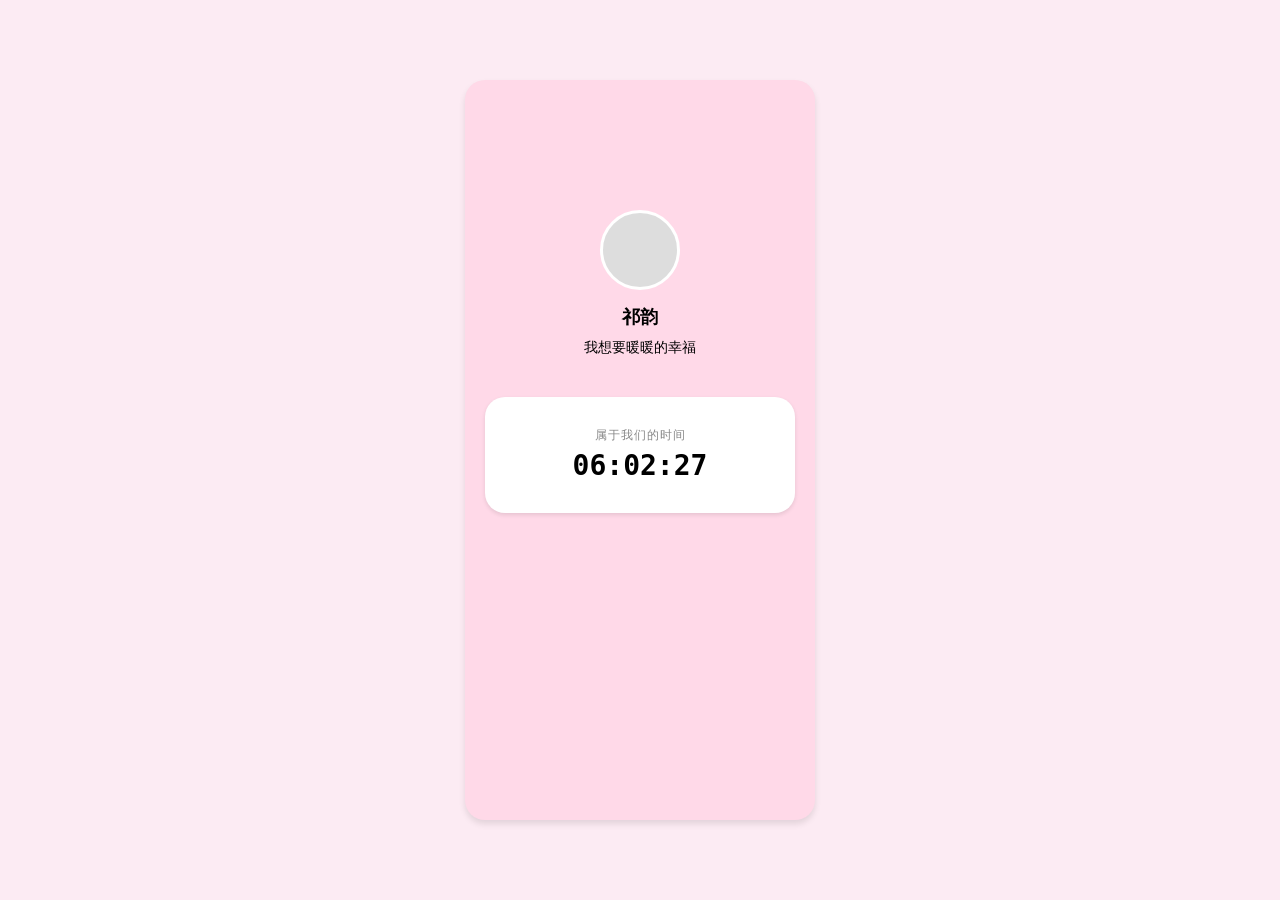
==== index.html @ d1b6e76a "Update index.html" ====
<!DOCTYPE html>
<html lang="zh-CN">
<head>
    <meta charset="UTF-8">
    <meta
        name="viewport"
        content="width=device-width, initial-scale=1.0, user-scalable=no"
    >
    <meta name="application-name" content="祁韵">
    <title>祁韵</title>

    <link rel="manifest" href="manifest.json">
    <meta name="theme-color" content="#fcebf3">

    <link rel="stylesheet" href="css/style.css">
</head>

<body>

<div class="container">


    
        <!-- 主页内容 -->
    <div id="page-home" class="page active">
        <!-- 个人资料区域 -->
        <div class="profile-section">
            <div class="avatar"></div>
            <div class="nickname">祁韵</div>
            <div class="bio">我想要暖暖的幸福</div>
        </div>

        <!-- 时间卡片  -->
         <div class="time-card">
            <div class="time-label">属于我们的时间</div>
            <div class="time-display" id="clock-display">00:00:00</div>
        </div>



</div>

<script src="js/script.js"></script>
</body>

</html>
---- css/style.css ----
/* 基础样式 */
@import "./base.css";

/* 主页样式 */
@import "./home.css";
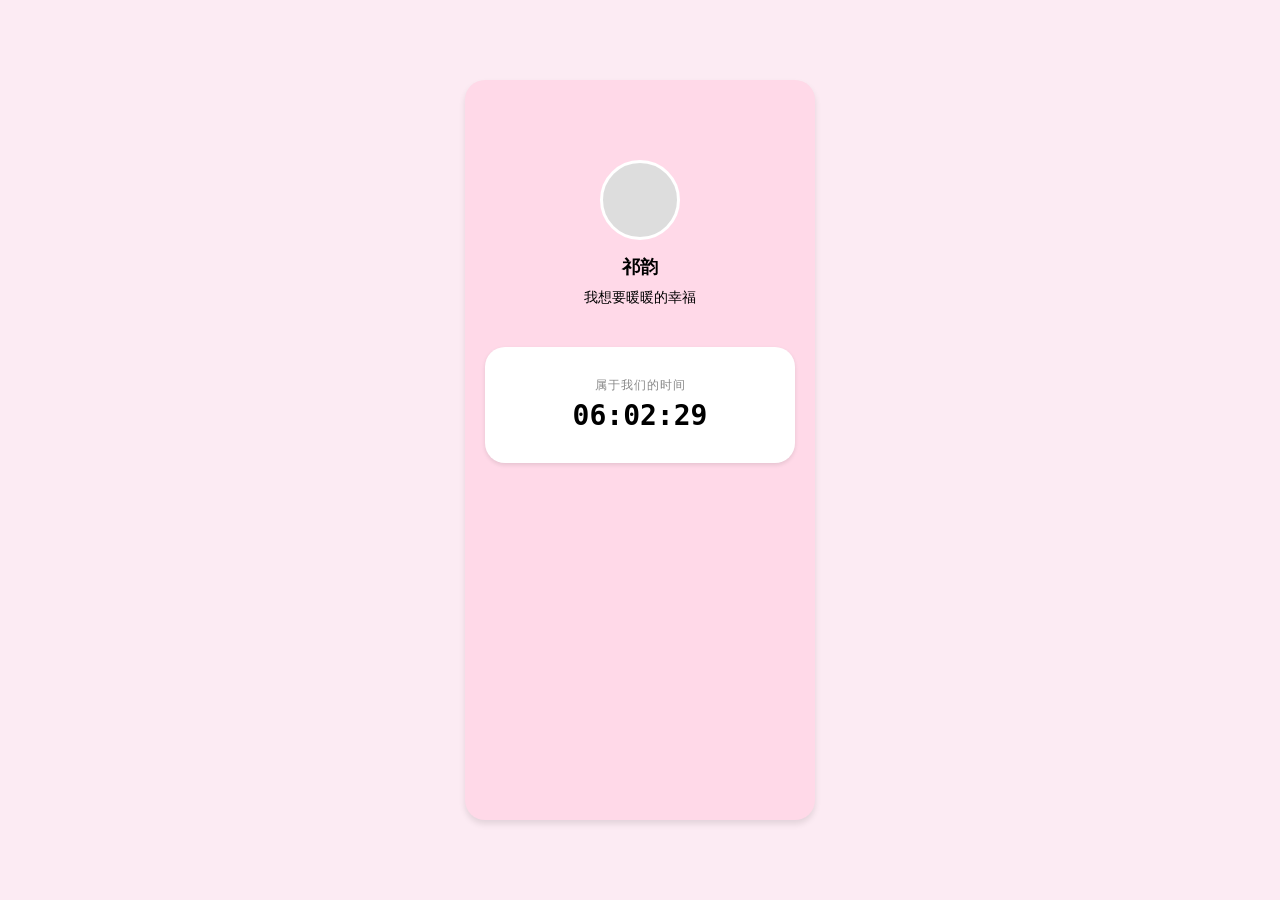
==== commit 9c9c771a: "Add files via upload 主页测试" ====
--- a/index.html
+++ b/index.html
@@ -6,8 +6,8 @@
         name="viewport"
         content="width=device-width, initial-scale=1.0, user-scalable=no"
     >
-    <meta name="application-name" content="祁韵">
-    <title>祁韵</title>
+    <meta name="application-name" content="祁韵喵喵机">
+    <title>祁韵喵喵机</title>
 
     <link rel="manifest" href="manifest.json">
     <meta name="theme-color" content="#fcebf3">
@@ -42,5 +42,4 @@
 
 <script src="js/script.js"></script>
 </body>
-
-</html>
+</html>
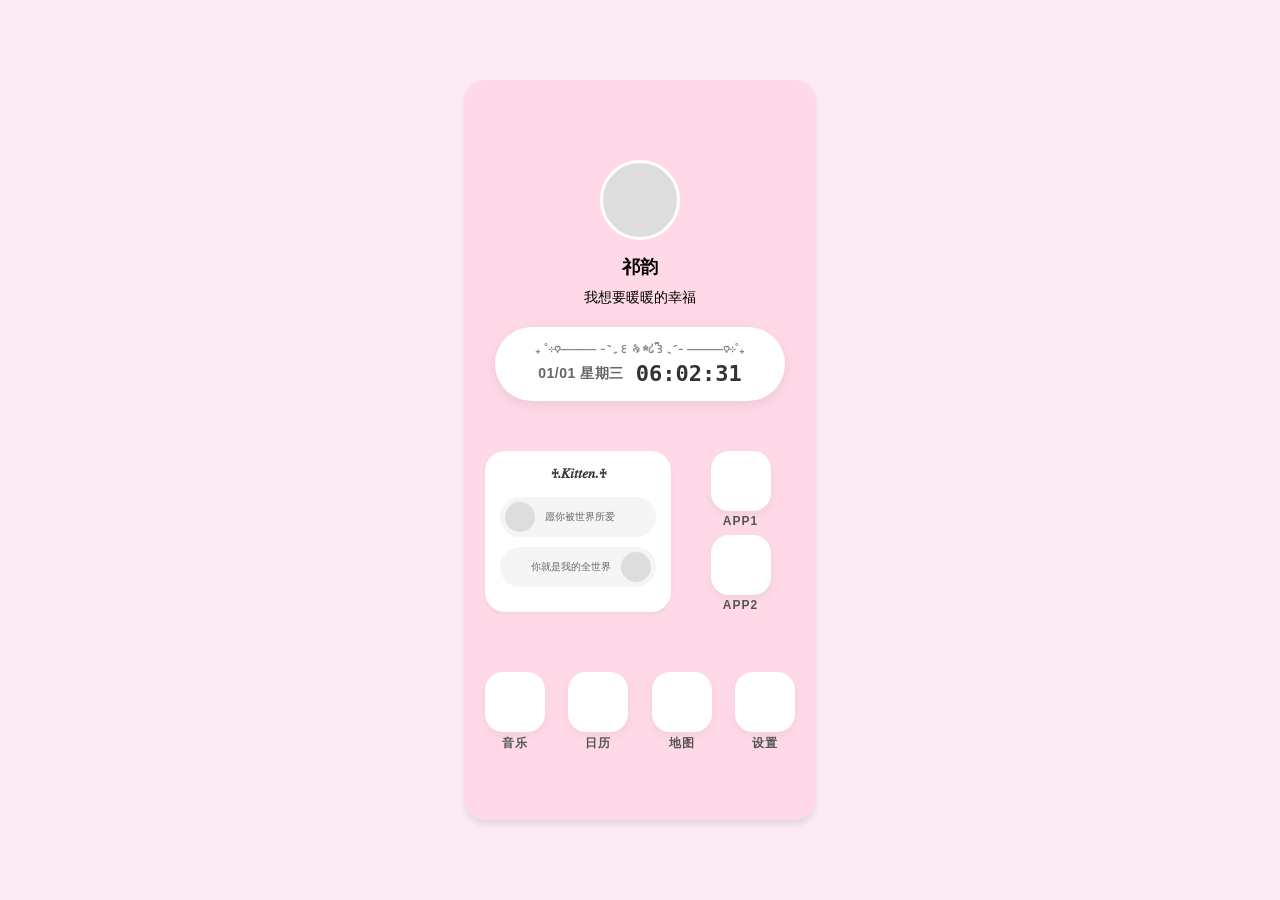
==== commit fa213898: "Add files via upload 主页图标测试" ====
--- a/index.html
+++ b/index.html
@@ -20,8 +20,7 @@
 <div class="container">
 
 
-    
-        <!-- 主页内容 -->
+    <!-- 主页内容 -->
     <div id="page-home" class="page active">
         <!-- 个人资料区域 -->
         <div class="profile-section">
@@ -30,10 +29,74 @@
             <div class="bio">我想要暖暖的幸福</div>
         </div>
 
-        <!-- 时间卡片  -->
+        <!-- 时间卡片 (纯文字胶囊版) -->
          <div class="time-card">
-            <div class="time-label">属于我们的时间</div>
-            <div class="time-display" id="clock-display">00:00:00</div>
+            <div class="time-info">
+                <div class="time-text">₊ ˚⊹⁠♡——— ˗ˋˏ꒰ঌ☆໒꒱ྀིˎˊ˗ ———♡⊹⁠˚₊</div>
+                <div class="time-value">
+                    <span class="date-display">01/01 星期三</span>
+                    <span id="clock-display">00:00</span>
+                </div>
+            </div>
+        </div>
+
+                <!-- 组件区域 -->
+        <div class="menu-section">
+            <!-- 左侧：对话组件 -->
+            <div class="dream-card">
+                <div class="dream-title">♰.𝐾𝑖𝑡𝑡𝑒𝑛.♰</div>
+                
+                <!-- 第一条：头像在左 -->
+                <div class="dream-item">
+                    <div class="mini-avatar"></div>
+                    <span class="dream-text">愿你被世界所爱</span>
+                </div>
+
+                <!-- 第二条：头像在右 -->
+                <div class="dream-item">
+                    <span class="dream-text">你就是我的全世界</span>
+                    <div class="mini-avatar"></div>
+                </div>
+            </div>
+
+            <div class="right-apps">
+                <!-- 第一个图标 -->
+                <div class="app-group">
+                    <div class="app-icon"></div>
+                    <span class="app-name">APP1</span>
+                </div>
+                
+                <!-- 第二个图标 -->
+                <div class="app-group">
+                    <div class="app-icon"></div>
+                    <span class="app-name">APP2</span>
+                </div>
+            </div>
+
+        </div>
+
+                <!-- 底部四个APP图标 -->
+        <div class="bottom-dock">
+            <!-- 1 -->
+            <div class="app-group">
+                <div class="app-icon"></div>
+                <span class="app-name">音乐</span>
+            </div>
+            <!-- 2 -->
+            <div class="app-group">
+                <div class="app-icon"></div>
+                <span class="app-name">日历</span>
+            </div>
+            <!-- 3 -->
+            <div class="app-group">
+                <div class="app-icon"></div>
+                <span class="app-name">地图</span>
+            </div>
+            <!-- 4 -->
+            <div class="app-group">
+                <div class="app-icon"></div>
+                <span class="app-name">设置</span>
+            </div>
         </div>
 
 
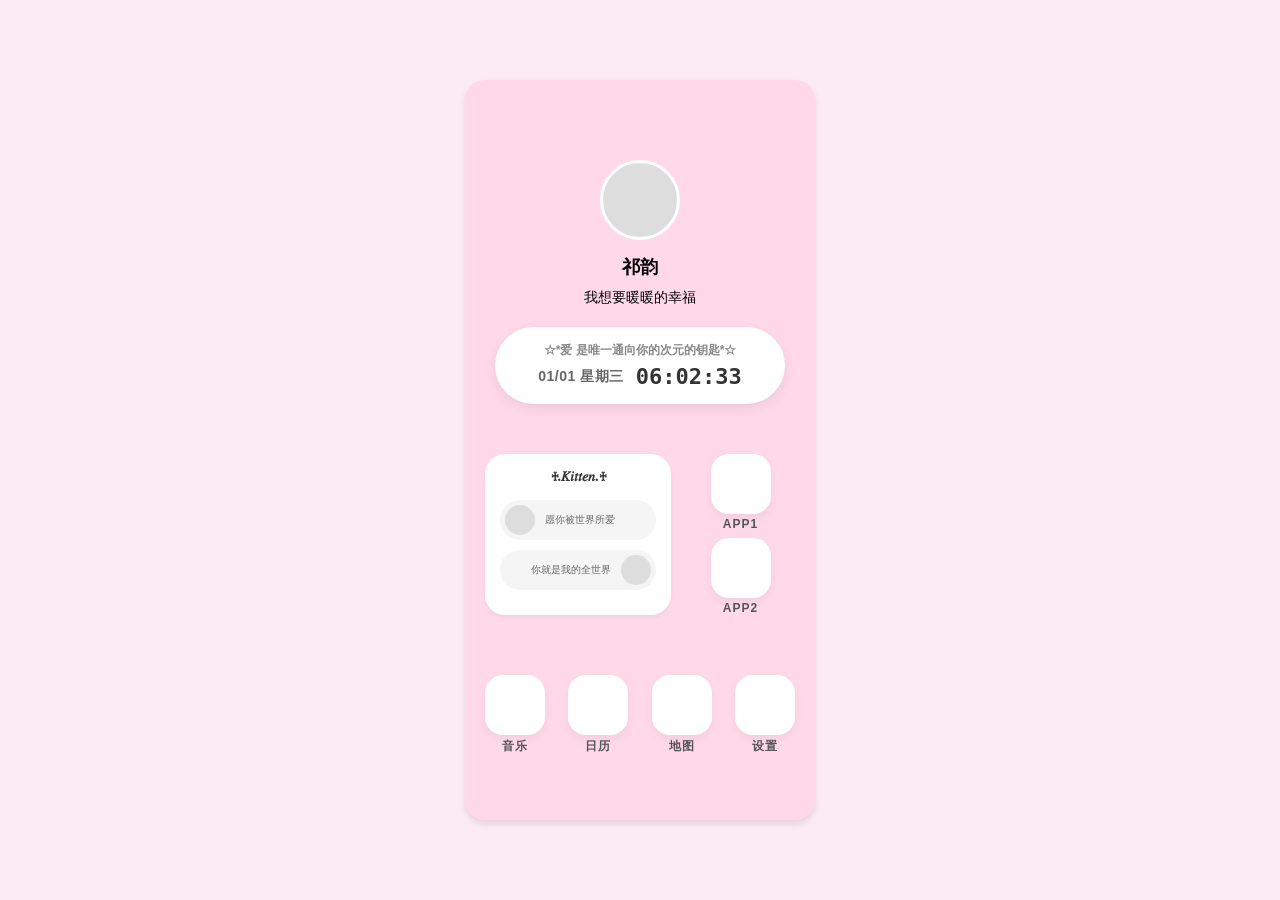
==== commit 00485739: "Add files via upload" ====
--- a/index.html
+++ b/index.html
@@ -32,7 +32,7 @@
         <!-- 时间卡片 (纯文字胶囊版) -->
          <div class="time-card">
             <div class="time-info">
-                <div class="time-text">₊ ˚⊹⁠♡——— ˗ˋˏ꒰ঌ☆໒꒱ྀིˎˊ˗ ———♡⊹⁠˚₊</div>
+                <div class="time-text">☆*爱 是唯一通向你的次元的钥匙*☆</div>
                 <div class="time-value">
                     <span class="date-display">01/01 星期三</span>
                     <span id="clock-display">00:00</span>
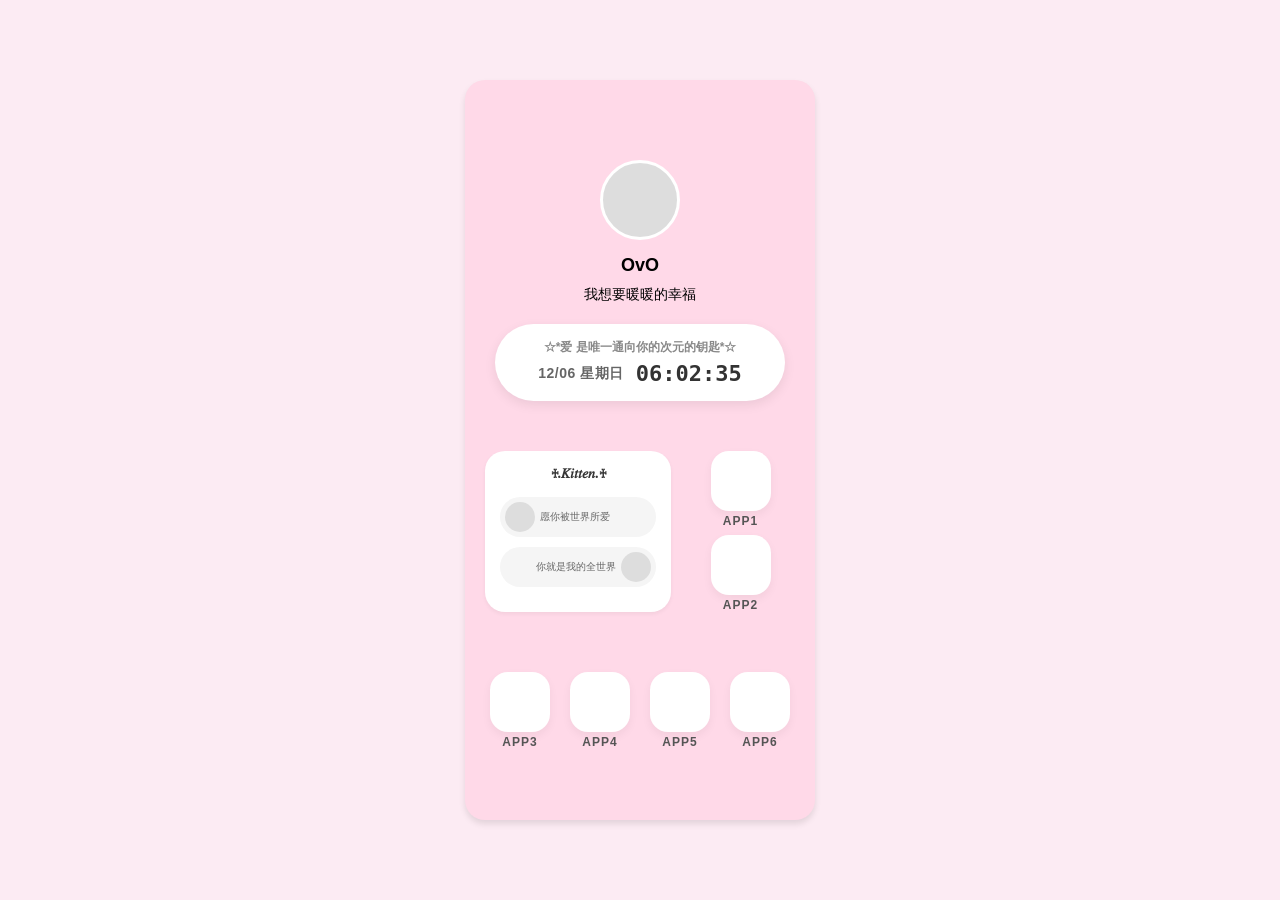
==== commit 95128c05: "Add files via upload 主页1完成，先把功能加了再决定要不要新加页面" ====
--- a/index.html
+++ b/index.html
@@ -6,8 +6,8 @@
         name="viewport"
         content="width=device-width, initial-scale=1.0, user-scalable=no"
     >
-    <meta name="application-name" content="祁韵喵喵机">
-    <title>祁韵喵喵机</title>
+    <meta name="application-name" content="祁韵机">
+    <title>祁韵机</title>
 
     <link rel="manifest" href="manifest.json">
     <meta name="theme-color" content="#fcebf3">
@@ -19,13 +19,12 @@
 
 <div class="container">
 
-
     <!-- 主页内容 -->
     <div id="page-home" class="page active">
         <!-- 个人资料区域 -->
         <div class="profile-section">
             <div class="avatar"></div>
-            <div class="nickname">祁韵</div>
+            <div class="nickname">OvO</div>
             <div class="bio">我想要暖暖的幸福</div>
         </div>
 
@@ -80,22 +79,22 @@
             <!-- 1 -->
             <div class="app-group">
                 <div class="app-icon"></div>
-                <span class="app-name">音乐</span>
+                <span class="app-name">APP3</span>
             </div>
             <!-- 2 -->
             <div class="app-group">
                 <div class="app-icon"></div>
-                <span class="app-name">日历</span>
+                <span class="app-name">APP4</span>
             </div>
             <!-- 3 -->
             <div class="app-group">
                 <div class="app-icon"></div>
-                <span class="app-name">地图</span>
+                <span class="app-name">APP5</span>
             </div>
             <!-- 4 -->
             <div class="app-group">
                 <div class="app-icon"></div>
-                <span class="app-name">设置</span>
+                <span class="app-name">APP6</span>
             </div>
         </div>
 
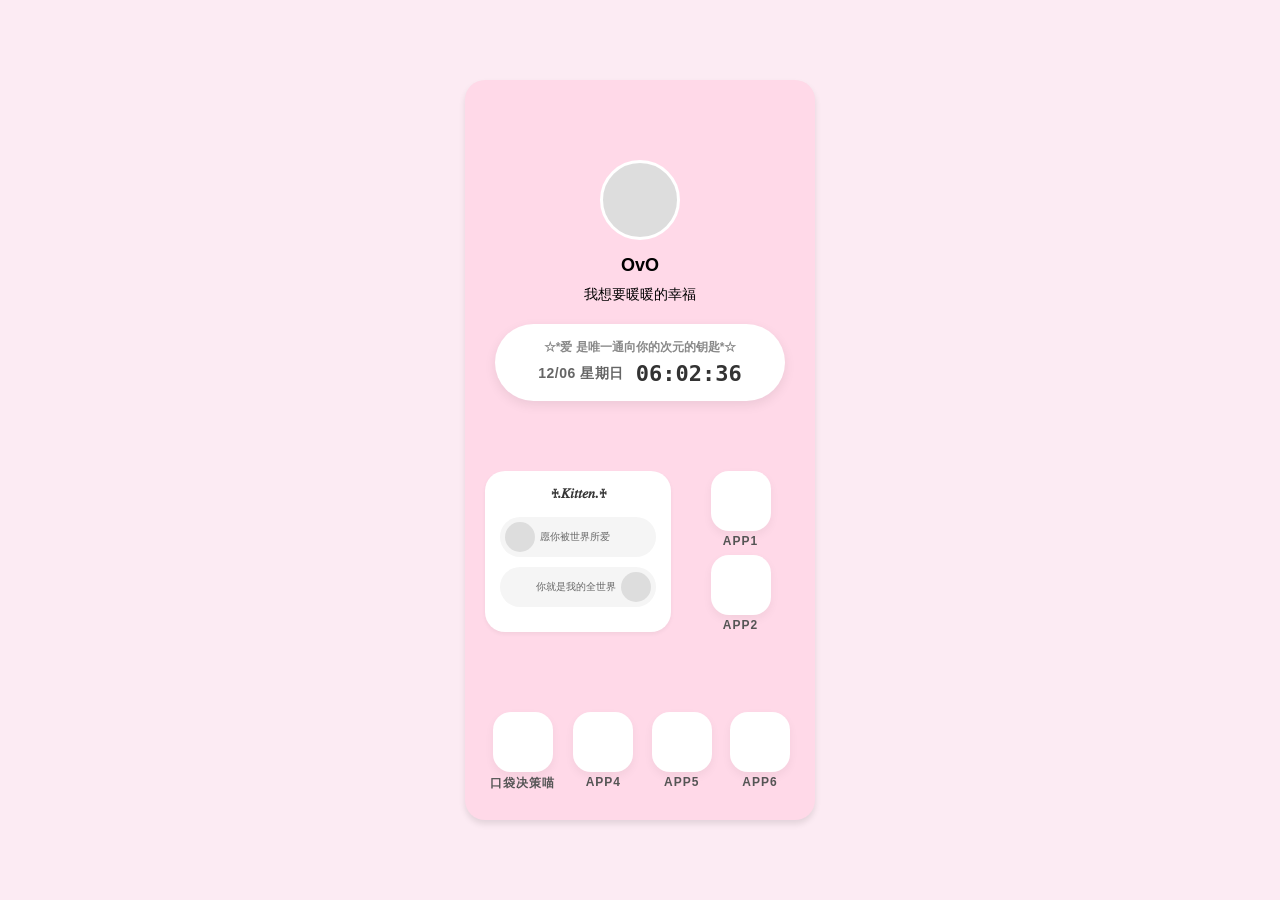
==== commit 2374b776: "Add files via upload 新增口袋决策喵" ====
--- a/index.html
+++ b/index.html
@@ -77,9 +77,9 @@
                 <!-- 底部四个APP图标 -->
         <div class="bottom-dock">
             <!-- 1 -->
-            <div class="app-group">
+            <div class="app-group" id="app-decision">
                 <div class="app-icon"></div>
-                <span class="app-name">APP3</span>
+                <span class="app-name">口袋决策喵</span>
             </div>
             <!-- 2 -->
             <div class="app-group">
@@ -97,11 +97,102 @@
                 <span class="app-name">APP6</span>
             </div>
         </div>
+    </div>
+    
+    <!-- 口袋决策喵 页面 -->
+    <div id="page-decision" class="page">
 
+            <!-- 标题栏 -->
+    <div class="nav-header">
+        <div class="nav-btn" id="backBtn">❮</div>
+        <div class="nav-title">口袋决策喵</div>
+        <div class="nav-btn" id="settingBtn">⚙️</div>
+    </div>
 
+    <!-- 主内容区 -->
+    <div class="page-content slot-page-content">
+        
+<!-- 分类切换区 -->
+ <div class="page-content slot-page-content">
+        <div class="category-selector">
+            <div class="cat-trigger" id="catTrigger">
+                <span id="currentCatName">默认分类</span>
+                <span class="dropdown-icon">▼</span>
+            </div>
+        </div>
+
+        <div class="box-wrapper">
+            <div class="lucky-box" id="luckyBox">
+                <div class="box-lid"></div>
+                <div class="box-body">
+                    <span class="box-face">?</span>
+                </div>
+            </div>
+            <div class="shadow"></div>
+            <p class="hint-text">轻轻摇一摇</p>
+        </div>
+
+        <!-- 弹出的卡片 -->
+        <div class="card-overlay hidden" id="cardOverlay">
+            <div class="result-card">
+                <div class="card-header">✨ 结果是 ✨</div>
+                <div class="card-content" id="resultText">???</div>
+                <button class="close-btn" id="closeCardBtn">好哒</button>
+            </div>
+        </div>
+    </div>
+
+    <!-- 选择分类的弹窗 -->
+    <div class="cat-select-modal hidden" id="catSelectModal">
+        <div class="select-box">
+            <div class="select-header">
+                <span>切换心愿盒</span>
+                <span class="close-select" id="closeCatSelect">×</span>
+            </div>
+            <div class="select-list" id="selectList">
+                <!-- JS 生成列表 -->
+            </div>
+        </div>
+    </div>
+
+    <!-- 设置弹窗 -->
+    <div class="settings-modal hidden" id="settingsModal">
+        <div class="modal-content">
+            <div class="modal-header">
+                <span>设置</span>
+                <span class="close-modal" id="closeSettings">×</span>
+            </div>
+            
+            <!-- 分类管理 -->
+            <div class="setting-section">
+                <h3>📂 分类管理</h3>
+                <div class="input-group">
+                    <input type="text" id="newCatInput" placeholder="新建分类">
+                    <button id="addCatBtn">新建</button>
+                </div>
+                <div class="cat-tags" id="catList">
+                    <!-- 分类标签 -->
+                </div>
+            </div>
+
+            <!-- 条目管理 -->
+            <div class="setting-section" style="flex:1; display:flex; flex-direction:column; margin-top:20px;">
+                <h3>📝 <span id="editCatName">默认</span> 的选项</h3>
+                <div class="input-group">
+                    <input type="text" id="newItemInput" placeholder="添加选项...">
+                    <button id="addItemBtn">添加</button>
+                </div>
+                <ul class="item-list" id="itemList">
+                    <!-- 列表 -->
+                </ul>
+            </div>
+        </div>
+    </div>
+</div>
+</div>
 
 </div>
 
-<script src="js/script.js"></script>
+<script type="module" src="js/script.js"></script>
 </body>
 </html>
--- a/css/style.css
+++ b/css/style.css
@@ -3,3 +3,9 @@
 
 /* 主页样式 */
 @import "./home.css";
+
+/* 聊天样式 */
+@import "./chat.css";
+
+/* 口袋决策喵样式 */
+@import "./slot.css";
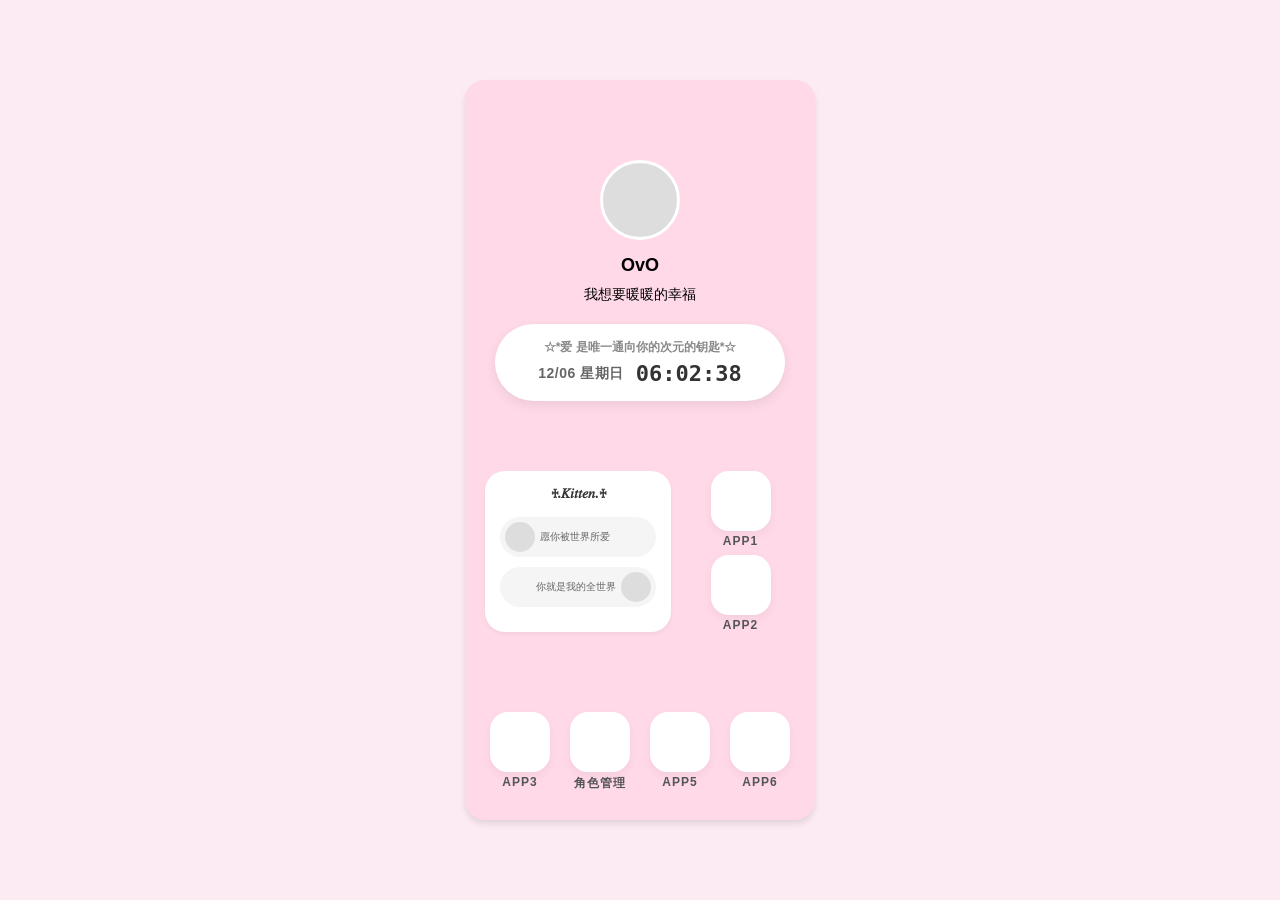
==== commit 4035c279: "Add files via upload 添加了角色管理" ====
--- a/index.html
+++ b/index.html
@@ -13,6 +13,9 @@
     <meta name="theme-color" content="#fcebf3">
 
     <link rel="stylesheet" href="css/style.css">
+
+    <!-- 图标库 -->
+    <link href="https://cdn.lineicons.com/4.0/lineicons.css" rel="stylesheet">
 </head>
 
 <body>
@@ -77,14 +80,14 @@
                 <!-- 底部四个APP图标 -->
         <div class="bottom-dock">
             <!-- 1 -->
-            <div class="app-group" id="app-decision">
+            <div class="app-group">
                 <div class="app-icon"></div>
-                <span class="app-name">口袋决策喵</span>
+                <span class="app-name">APP3</span>
             </div>
             <!-- 2 -->
-            <div class="app-group">
+            <div class="app-group" id="btn-character">
                 <div class="app-icon"></div>
-                <span class="app-name">APP4</span>
+                <span class="app-name">角色管理</span>
             </div>
             <!-- 3 -->
             <div class="app-group">
@@ -98,98 +101,73 @@
             </div>
         </div>
     </div>
-    
-    <!-- 口袋决策喵 页面 -->
-    <div id="page-decision" class="page">
 
-            <!-- 标题栏 -->
+    <div id="page-character" class="page">
+            <!-- 1. 标题栏 -->
     <div class="nav-header">
-        <div class="nav-btn" id="backBtn">❮</div>
-        <div class="nav-title">口袋决策喵</div>
-        <div class="nav-btn" id="settingBtn">⚙️</div>
+        <div class="nav-btn" id="back-btn">❮</div>
+        <div class="nav-title">角色管理</div>
+        <div class="nav-btn" id="new-btn">＋</div>
     </div>
 
-    <!-- 主内容区 -->
-    <div class="page-content slot-page-content">
-        
-<!-- 分类切换区 -->
- <div class="page-content slot-page-content">
-        <div class="category-selector">
-            <div class="cat-trigger" id="catTrigger">
-                <span id="currentCatName">默认分类</span>
-                <span class="dropdown-icon">▼</span>
-            </div>
+    <!-- 2. 分类标签 -->
+    <div class="tab-header">
+        <div class="tab-item active" data-target="char">角色 (Char)</div>
+        <div class="tab-item" data-target="user">用户 (User)</div>
+    </div>
+
+    <!-- 3. 内容区域 -->
+    <div class="page-content">
+        <!-- 角色列表 -->
+        <div id="char-list" class="info-list active">
+            <!-- 空空如也 -->
         </div>
 
-        <div class="box-wrapper">
-            <div class="lucky-box" id="luckyBox">
-                <div class="box-lid"></div>
-                <div class="box-body">
-                    <span class="box-face">?</span>
-                </div>
-            </div>
-            <div class="shadow"></div>
-            <p class="hint-text">轻轻摇一摇</p>
+        <!-- 用户列表 -->
+        <div id="user-list" class="info-list">
+            <!-- 空空如也 -->
+        </div>
+    </div>
+
+        <!-- 4. 新建/编辑 覆盖层 (默认隐藏) -->
+    <div id="editor-layer" class="editor-layer">
+        <!-- 编辑页标题栏 -->
+        <div class="nav-header">
+            <div class="nav-btn" id="editor-back">❮</div>
+            <div class="nav-title" id="editor-title">新建角色</div>
+            <div class="nav-btn" id="editor-save">✔</div>
         </div>
 
-        <!-- 弹出的卡片 -->
-        <div class="card-overlay hidden" id="cardOverlay">
-            <div class="result-card">
-                <div class="card-header">✨ 结果是 ✨</div>
-                <div class="card-content" id="resultText">???</div>
-                <button class="close-btn" id="closeCardBtn">好哒</button>
+        <!-- 编辑页内容 -->
+        <div class="page-content Character-editor-content">
+            <!-- 头像上传区 -->
+            <div class="avatar-upload-container">
+                <div class="avatar-preview" id="editor-avatar">
+                    <span>＋</span>
+                </div>
+                <input type="file" id="avatar-input" accept="image/*" style="display: none;">
+                <p class="tip-text">点击更换头像</p>
+            </div>
+
+            <!-- 输入表单 -->
+            <div class="Character-form-group">
+                <label>名字</label>
+                <input type="text" id="editor-name" placeholder="取个名字吧" class="pink-input">
+            </div>
+
+            <div class="Character-form-group">
+                <label>ID</label>
+                <input type="text" id="editor-id" placeholder="唯一的ID哦" class="pink-input">
+            </div>
+
+            <div class="Character-form-group">
+                <label>描述</label>
+                <textarea id="editor-desc" placeholder="写点什么介绍一下..." class="pink-input pink-textarea"></textarea>
             </div>
         </div>
     </div>
 
-    <!-- 选择分类的弹窗 -->
-    <div class="cat-select-modal hidden" id="catSelectModal">
-        <div class="select-box">
-            <div class="select-header">
-                <span>切换心愿盒</span>
-                <span class="close-select" id="closeCatSelect">×</span>
-            </div>
-            <div class="select-list" id="selectList">
-                <!-- JS 生成列表 -->
-            </div>
-        </div>
     </div>
-
-    <!-- 设置弹窗 -->
-    <div class="settings-modal hidden" id="settingsModal">
-        <div class="modal-content">
-            <div class="modal-header">
-                <span>设置</span>
-                <span class="close-modal" id="closeSettings">×</span>
-            </div>
-            
-            <!-- 分类管理 -->
-            <div class="setting-section">
-                <h3>📂 分类管理</h3>
-                <div class="input-group">
-                    <input type="text" id="newCatInput" placeholder="新建分类">
-                    <button id="addCatBtn">新建</button>
-                </div>
-                <div class="cat-tags" id="catList">
-                    <!-- 分类标签 -->
-                </div>
-            </div>
-
-            <!-- 条目管理 -->
-            <div class="setting-section" style="flex:1; display:flex; flex-direction:column; margin-top:20px;">
-                <h3>📝 <span id="editCatName">默认</span> 的选项</h3>
-                <div class="input-group">
-                    <input type="text" id="newItemInput" placeholder="添加选项...">
-                    <button id="addItemBtn">添加</button>
-                </div>
-                <ul class="item-list" id="itemList">
-                    <!-- 列表 -->
-                </ul>
-            </div>
-        </div>
-    </div>
-</div>
-</div>
 
 </div>
 
--- a/css/style.css
+++ b/css/style.css
@@ -4,8 +4,11 @@
 /* 主页样式 */
 @import "./home.css";
 
-/* 聊天样式 */
-@import "./chat.css";
+/* 口袋决策喵样式 */
+@import "./slot.css";
 
-/* 口袋决策喵样式 */
-@import "./slot.css";+/* API设置样式 */
+@import "./api.css";
+
+/* 角色设置样式 */
+@import "./Character.css";
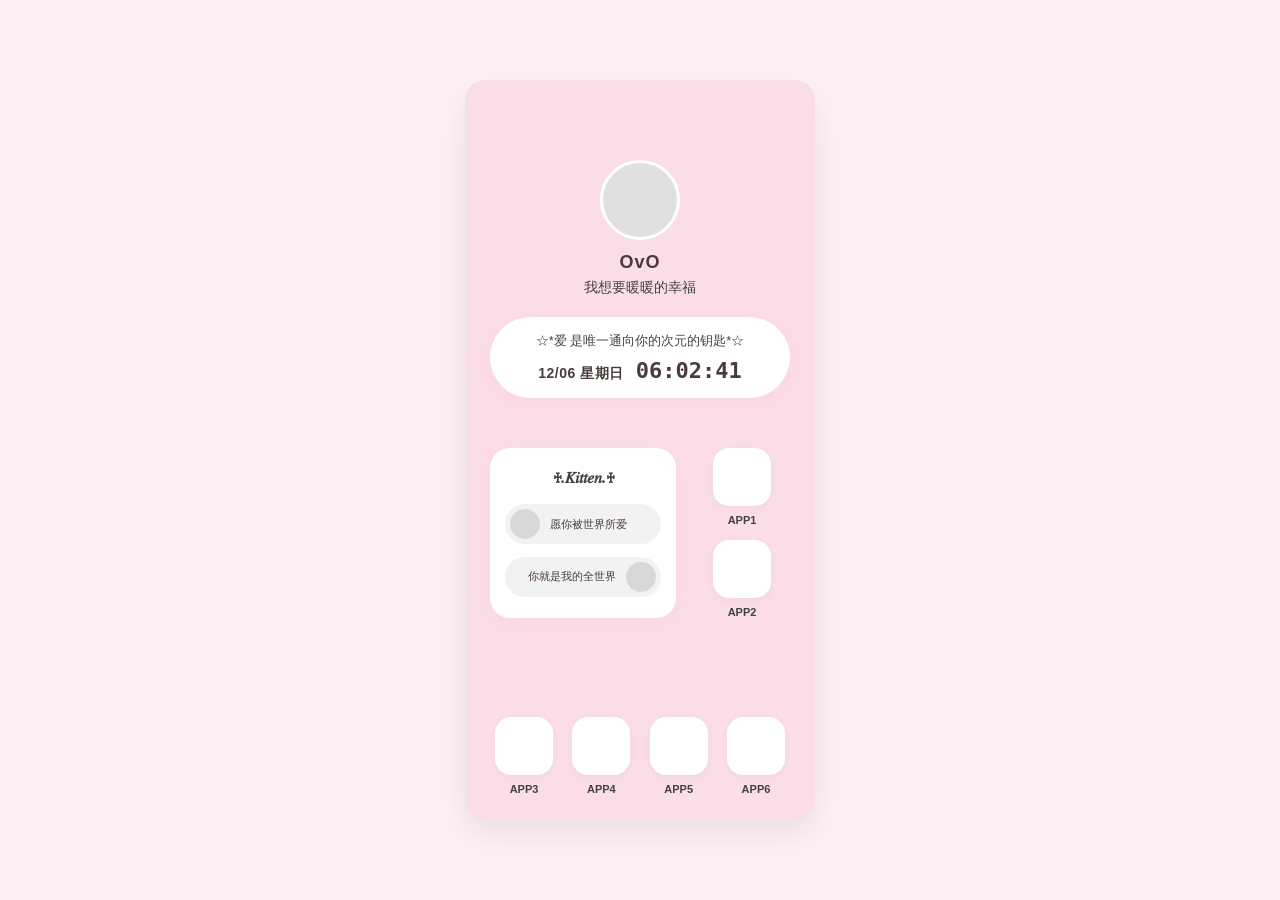
==== commit e63520b8: "Add files via upload 全新版本的情侣机" ====
--- a/index.html
+++ b/index.html
@@ -2,175 +2,96 @@
 <html lang="zh-CN">
 <head>
     <meta charset="UTF-8">
-    <meta
-        name="viewport"
-        content="width=device-width, initial-scale=1.0, user-scalable=no"
-    >
-    <meta name="application-name" content="祁韵机">
-    <title>祁韵机</title>
+    <meta name="viewport" content="width=device-width, initial-scale=1.0, user-scalable=no">
+    <meta name="application-name" content="情侣机">
+    <title>情侣机</title>
 
     <link rel="manifest" href="manifest.json">
     <meta name="theme-color" content="#fcebf3">
 
-    <link rel="stylesheet" href="css/style.css">
+    <link rel="stylesheet" href="css/base.css">
+    <link rel="stylesheet" href="css/system-ui.css">    
+    <link rel="stylesheet" href="css/desktop.css">
 
     <!-- 图标库 -->
     <link href="https://cdn.lineicons.com/4.0/lineicons.css" rel="stylesheet">
+
 </head>
+<body>
+    <!-- 手机外壳容器 -->
+    <div id="phone-container">
+        <!-- 桌面主屏幕 -->
+        <div id="desktop">
+            
+            <!-- 顶部：个人信息区 -->
+            <div class="profile-section">
+                <div class="avatar"></div>
+                <h1 class="username">OvO</h1>
+                <p class="motto">我想要暖暖的幸福</p>
+            </div>
 
-<body>
-
-<div class="container">
-
-    <!-- 主页内容 -->
-    <div id="page-home" class="page active">
-        <!-- 个人资料区域 -->
-        <div class="profile-section">
-            <div class="avatar"></div>
-            <div class="nickname">OvO</div>
-            <div class="bio">我想要暖暖的幸福</div>
-        </div>
-
-        <!-- 时间卡片 (纯文字胶囊版) -->
-         <div class="time-card">
-            <div class="time-info">
-                <div class="time-text">☆*爱 是唯一通向你的次元的钥匙*☆</div>
-                <div class="time-value">
-                    <span class="date-display">01/01 星期三</span>
-                    <span id="clock-display">00:00</span>
-                </div>
-            </div>
-        </div>
-
-                <!-- 组件区域 -->
-        <div class="menu-section">
-            <!-- 左侧：对话组件 -->
-            <div class="dream-card">
-                <div class="dream-title">♰.𝐾𝑖𝑡𝑡𝑒𝑛.♰</div>
-                
-                <!-- 第一条：头像在左 -->
-                <div class="dream-item">
-                    <div class="mini-avatar"></div>
-                    <span class="dream-text">愿你被世界所爱</span>
-                </div>
-
-                <!-- 第二条：头像在右 -->
-                <div class="dream-item">
-                    <span class="dream-text">你就是我的全世界</span>
-                    <div class="mini-avatar"></div>
+            <!-- 小组件：时间和问候 -->
+            <div class="widget time-widget">
+                <p class="quote">☆*爱 是唯一通向你的次元的钥匙*☆</p>
+                <div class="datetime">
+                    <span class="date">01/01 星期一</span>
+                    <span class="time">00:00:00</span>
                 </div>
             </div>
 
-            <div class="right-apps">
-                <!-- 第一个图标 -->
-                <div class="app-group">
-                    <div class="app-icon"></div>
-                    <span class="app-name">APP1</span>
+            <!-- 中间部分：左侧小组件 + 右侧APP -->
+            <div class="middle-section">
+                <!-- 左侧：Kitten 小组件 -->
+                <div class="widget kitten-widget">
+                    <h2 class="kitten-title">♰.𝐾𝑖𝑡𝑡𝑒𝑛.♰</h2>
+                    <div class="kitten-item">
+                        <span class="dot"></span>
+                        <span class="text">愿你被世界所爱</span>
+                    </div>
+                    <div class="kitten-item">
+                        <span class="text">你就是我的全世界</span>
+                        <span class="dot"></span>
+                    </div>
                 </div>
-                
-                <!-- 第二个图标 -->
-                <div class="app-group">
-                    <div class="app-icon"></div>
-                    <span class="app-name">APP2</span>
+
+                <!-- 右侧：侧边APP -->
+                <div class="side-apps">
+                    <div class="app-icon" data-app="app1">
+                        <div class="icon-box"></div>
+                        <span class="app-name">APP1</span>
+                    </div>
+                    <div class="app-icon" data-app="app2">
+                        <div class="icon-box"></div>
+                        <span class="app-name">APP2</span>
+                    </div>
+                </div>
+            </div>
+
+            <!-- 底部：固定停靠栏 (Dock) -->
+            <div class="dock">
+                <div class="app-icon" data-app="app3">
+                    <div class="icon-box"></div>
+                    <span class="app-name">APP3</span>
+                </div>
+                <div class="app-icon" data-app="app4">
+                    <div class="icon-box"></div>
+                    <span class="app-name">APP4</span>
+                </div>
+                <div class="app-icon" data-app="app5">
+                    <div class="icon-box"></div>
+                    <span class="app-name">APP5</span>
+                </div>
+                <div class="app-icon" data-app="app6">
+                    <div class="icon-box"></div>
+                    <span class="app-name">APP6</span>
                 </div>
             </div>
 
         </div>
 
-                <!-- 底部四个APP图标 -->
-        <div class="bottom-dock">
-            <!-- 1 -->
-            <div class="app-group">
-                <div class="app-icon"></div>
-                <span class="app-name">APP3</span>
-            </div>
-            <!-- 2 -->
-            <div class="app-group" id="btn-character">
-                <div class="app-icon"></div>
-                <span class="app-name">角色管理</span>
-            </div>
-            <!-- 3 -->
-            <div class="app-group">
-                <div class="app-icon"></div>
-                <span class="app-name">APP5</span>
-            </div>
-            <!-- 4 -->
-            <div class="app-group">
-                <div class="app-icon"></div>
-                <span class="app-name">APP6</span>
-            </div>
-        </div>
+                <!-- APP 容器（默认隐藏） -->
+        <div id="app-container" class="hidden"></div>
     </div>
-
-    <div id="page-character" class="page">
-            <!-- 1. 标题栏 -->
-    <div class="nav-header">
-        <div class="nav-btn" id="back-btn">❮</div>
-        <div class="nav-title">角色管理</div>
-        <div class="nav-btn" id="new-btn">＋</div>
-    </div>
-
-    <!-- 2. 分类标签 -->
-    <div class="tab-header">
-        <div class="tab-item active" data-target="char">角色 (Char)</div>
-        <div class="tab-item" data-target="user">用户 (User)</div>
-    </div>
-
-    <!-- 3. 内容区域 -->
-    <div class="page-content">
-        <!-- 角色列表 -->
-        <div id="char-list" class="info-list active">
-            <!-- 空空如也 -->
-        </div>
-
-        <!-- 用户列表 -->
-        <div id="user-list" class="info-list">
-            <!-- 空空如也 -->
-        </div>
-    </div>
-
-        <!-- 4. 新建/编辑 覆盖层 (默认隐藏) -->
-    <div id="editor-layer" class="editor-layer">
-        <!-- 编辑页标题栏 -->
-        <div class="nav-header">
-            <div class="nav-btn" id="editor-back">❮</div>
-            <div class="nav-title" id="editor-title">新建角色</div>
-            <div class="nav-btn" id="editor-save">✔</div>
-        </div>
-
-        <!-- 编辑页内容 -->
-        <div class="page-content Character-editor-content">
-            <!-- 头像上传区 -->
-            <div class="avatar-upload-container">
-                <div class="avatar-preview" id="editor-avatar">
-                    <span>＋</span>
-                </div>
-                <input type="file" id="avatar-input" accept="image/*" style="display: none;">
-                <p class="tip-text">点击更换头像</p>
-            </div>
-
-            <!-- 输入表单 -->
-            <div class="Character-form-group">
-                <label>名字</label>
-                <input type="text" id="editor-name" placeholder="取个名字吧" class="pink-input">
-            </div>
-
-            <div class="Character-form-group">
-                <label>ID</label>
-                <input type="text" id="editor-id" placeholder="唯一的ID哦" class="pink-input">
-            </div>
-
-            <div class="Character-form-group">
-                <label>描述</label>
-                <textarea id="editor-desc" placeholder="写点什么介绍一下..." class="pink-input pink-textarea"></textarea>
-            </div>
-        </div>
-    </div>
-
-    </div>
-
-</div>
-
-<script type="module" src="js/script.js"></script>
+<script type="module" src="./js/main.js"></script>
 </body>
-</html>+</html>
--- a/css/base.css
+++ b/css/base.css
@@ -0,0 +1,48 @@
+/* css/base.css */
+
+/* 全局重置 */
+* {
+    margin: 0;
+    padding: 0;
+    box-sizing: border-box;
+}
+
+html, body {
+    height: 100%;
+    width: 100%;
+    overflow: hidden;
+    position: fixed;
+}
+
+body {
+    background-color: #fcf2f5; 
+    display: flex;
+    justify-content: center;
+    align-items: center;
+    font-family: 'Segoe UI', Tahoma, Geneva, Verdana, sans-serif;
+    padding: 20px;
+}
+
+/* 手机外壳容器 */
+#phone-container {
+    width: 350px;
+    height: 740px;
+    background-color: #fbdde7; 
+    border-radius: 20px;
+    box-shadow: 0 15px 35px rgba(0, 0, 0, 0.08); /* 边缘柔和的立体阴影 */
+    position: relative;
+    overflow: hidden;
+    display: flex;
+    flex-direction: column;
+    
+}
+
+/* APP容器 */
+#app-container {
+    flex: 1;
+    display: flex;
+    flex-direction: column;
+    width: 100%;
+    overflow: hidden;
+    position: relative;
+}
--- a/css/system-ui.css
+++ b/css/system-ui.css
@@ -0,0 +1,59 @@
+/* 系统UI样式 */
+/* 标题栏 */
+.sys-app-header {
+    height: 60px;
+    background-color: #ffb7d2;
+    display: flex;
+    justify-content: space-between;
+    align-items: center;
+    padding: 0 15px;
+    color: white;
+    flex-shrink: 0;
+}
+
+.sys-header-btn {
+    font-size: 1.2rem;
+    cursor: pointer;
+    width: 30px;
+    height: 30px;
+    display: flex;
+    align-items: center;
+    justify-content: center;
+}
+
+.sys-header-title {
+    font-size: 1.1rem;
+    font-weight: bold;
+    letter-spacing: 1px;
+}
+
+/* 内容背景 */
+.sys-app-content {
+    flex: 1;
+    background-color: #fff0f5;
+    overflow-y: auto;
+    position: relative;
+    width: 100%;
+    min-height: 0;
+}
+
+/* 全局通用 APP 视图状态 */
+/* 视图显示隐藏控制（配合单页应用切换） */
+.app-view {
+    display: none;
+    flex: 1;
+    flex-direction: column;
+    min-height: 0; /* 🌟 关键：防止被长列表撑破外层容器 */
+    height: 100%;
+    overflow: hidden;
+}
+
+.app-view.active {
+    display: flex;
+}
+
+/* 全局通用内容区内边距 */
+.sys-content-padding {
+    padding: 20px;
+    box-sizing: border-box;
+}
--- a/css/desktop.css
+++ b/css/desktop.css
@@ -0,0 +1,179 @@
+/* css/desktop.css */
+
+#desktop {
+    display: flex;
+    flex-direction: column;
+    height: 100%;
+    padding: 35px 25px 25px 25px; /* 把内边距加在这里，专属于桌面！ */
+    box-sizing: border-box; /* 确保内边距不会撑破 100% 高度 */
+}
+
+/* --- 顶部个人信息区 --- */
+.profile-section {
+    display: flex;
+    flex-direction: column;
+    align-items: center;
+    margin-top: 45px;
+    margin-bottom: 20px;
+}
+
+.avatar {
+    width: 80px;
+    height: 80px;
+    background-color: #e0e0e0; /* 默认灰色占位，后期可放图片 */
+    border-radius: 50%;
+    border: 3px solid #ffffff;
+    margin-bottom: 12px;
+}
+
+.username {
+    font-size: 18px;
+    font-weight: bold;
+    color: #4a3b3b;
+    margin-bottom: 6px;
+    letter-spacing: 1px;
+}
+
+.motto {
+    font-size: 14px;
+    color: #424242;
+}
+
+/* --- 小组件通用样式 --- */
+.widget {
+    background-color: #ffffff;
+    box-shadow: 0 4px 15px rgba(255, 192, 203, 0.2);
+}
+
+/* --- 时间小组件 --- */
+.time-widget {
+    border-radius: 50px;
+    padding: 15px 20px;
+    text-align: center;
+    margin-bottom: 50px;
+}
+
+.quote {
+    font-size: 13px;
+    color: #424242;
+    margin-bottom: 8px;
+}
+
+.datetime {
+    display: flex;
+    justify-content: center;
+    align-items: baseline;
+    gap: 12px;
+}
+
+.date {
+    font-size: 14px;
+    font-weight: 600;
+    color: #4a3b3b;
+    letter-spacing: 0.5px;
+}
+
+.time {
+    font-size: 22px;
+    font-weight: bold;
+    color: #4a3b3b;
+    font-family: monospace;
+
+}
+
+/* --- 中间区域 (左小组件 + 右APP) --- */
+.middle-section {
+    display: flex;
+    justify-content: space-between;
+    height: 170px;
+}
+
+/* 左侧：Kitten 小组件 */
+.kitten-widget {
+    border-radius: 20px;
+    padding: 15px;
+    width: 62%;
+    display: flex;
+    flex-direction: column;
+    justify-content: space-around;
+}
+
+.kitten-title {
+    text-align: center;
+    font-size: 16px;
+    font-weight: 800;
+    font-family: bold;
+    color: #424242;
+    margin-bottom: 5px;
+}
+
+.kitten-item {
+    background-color: #f2f2f2;
+    border-radius: 20px;
+    padding: 5px;
+    display: flex;
+    align-items: center;
+    gap: 10px;
+}
+
+.kitten-widget .kitten-item:last-of-type {
+    justify-content: flex-end;
+}
+
+
+.dot {
+    width: 30px;
+    height: 30px;
+    background-color: #d8d8d8;
+    border-radius: 50%;
+}
+
+.kitten-item .text {
+    font-size: 11px;
+    color: #4a3b3b;
+}
+
+/* 右侧：侧边APP列表 */
+.side-apps {
+    width: 32%;
+    display: flex;
+    flex-direction: column;
+    justify-content: space-between;
+    align-items: center;
+}
+
+/* --- APP 图标通用样式 --- */
+.app-icon {
+    display: flex;
+    flex-direction: column;
+    align-items: center;
+    gap: 8px;
+    cursor: pointer;
+    transition: transform 0.2s ease;
+}
+
+.app-icon:active {
+    transform: scale(0.95);
+}
+
+.icon-box {
+    width: 58px;
+    height: 58px;
+    background-color: #ffffff;
+    border-radius: 16px;
+    box-shadow: 0 2px 10px rgba(0, 0, 0, 0.04);
+}
+
+.app-name {
+    font-size: 11px;
+    font-weight: bold;
+    color: #424242;
+}
+
+/* --- 底部 Dock 栏 --- */
+.dock {
+    display: flex;
+    justify-content: space-between;
+    margin-top: auto;
+    padding: 0 5px;
+}
